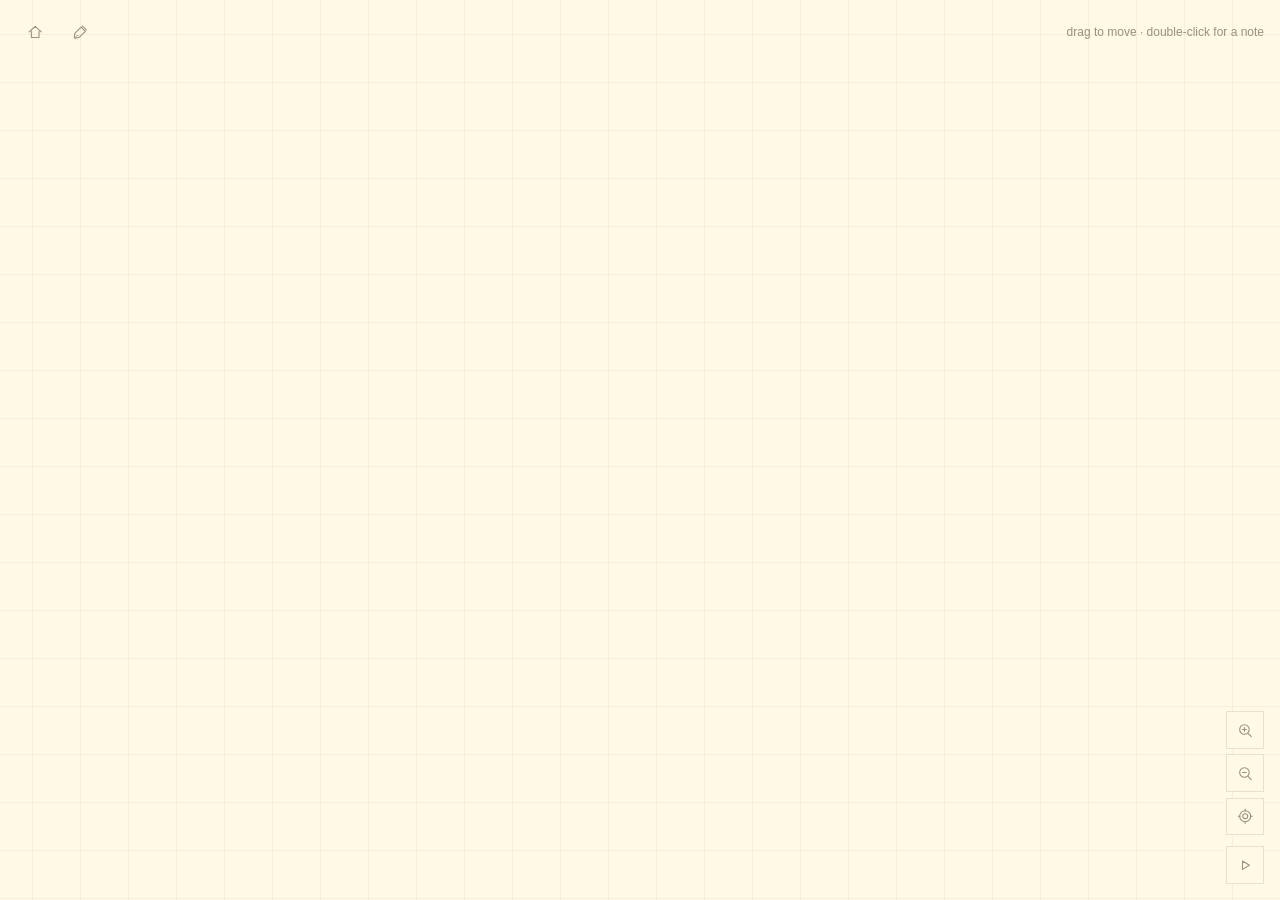
==== guestbook/index.html @ fc549f4b "Refactor guestbook interface: Update CSS for improved color scheme and layout, streamline JavaScript" ====
<!DOCTYPE html>
<html lang="en">
  <head>
    <meta charset="utf-8" />
    <title>Guestbook — Jorjis Hasan</title>
    <meta
      name="viewport"
      content="width=device-width, initial-scale=1.0, user-scalable=no"
    />
    <meta name="description" content="An open page of notes." />
    <link rel="stylesheet" href="guestbook.css" />
  </head>
  <body>
    <div class="app" id="app">
      <header class="top">
        <a class="icon-btn" href="../" title="Home" aria-label="Home">
          <svg viewBox="0 0 24 24" aria-hidden="true">
            <path
              d="M4 11.5 L12 4.5 L20 11.5"
              fill="none"
              stroke="currentColor"
              stroke-width="1.4"
              stroke-linecap="round"
              stroke-linejoin="round"
            />
            <path
              d="M7 10.5 V19 H17 V10.5"
              fill="none"
              stroke="currentColor"
              stroke-width="1.4"
              stroke-linecap="round"
              stroke-linejoin="round"
            />
          </svg>
        </a>

        <div class="top__tools">
          <button
            type="button"
            class="icon-btn"
            id="brush"
            title="Brush"
            aria-label="Brush"
            aria-pressed="false"
          >
            <svg viewBox="0 0 24 24" aria-hidden="true">
              <path
                d="M14.8 3.8 L20.2 9.2"
                fill="none"
                stroke="currentColor"
                stroke-width="1.4"
                stroke-linecap="round"
              />
              <path
                d="M13.2 5.3 L18.7 10.8 L11.4 18.1 C10.7 18.8 9.8 19.2 8.8 19.3 L5.2 19.7 C4.7 19.8 4.2 19.3 4.3 18.8 L4.7 15.2 C4.8 14.2 5.2 13.3 5.9 12.6 Z"
                fill="none"
                stroke="currentColor"
                stroke-width="1.4"
                stroke-linejoin="round"
              />
              <path
                d="M5.1 18.9 C6.4 17.2 7.8 16.4 9.2 16.1"
                fill="none"
                stroke="currentColor"
                stroke-width="1.2"
                stroke-linecap="round"
              />
            </svg>
          </button>
        </div>

        <p class="top__hint" id="hint">
          drag to move · double-click for a note
        </p>
      </header>

      <div class="stage" id="stage">
        <div class="paper" id="paper" aria-hidden="true"></div>
        <canvas id="ink" aria-hidden="true"></canvas>
        <div class="world" id="world"></div>
      </div>

      <aside class="map" aria-label="Controls">
        <button type="button" class="icon-btn" id="zoom-in" title="Zoom in" aria-label="Zoom in">
          <svg viewBox="0 0 24 24" aria-hidden="true">
            <circle cx="11" cy="11" r="6.2" fill="none" stroke="currentColor" stroke-width="1.4" />
            <path d="M16 16.5 L20 20.5" fill="none" stroke="currentColor" stroke-width="1.4" stroke-linecap="round" />
            <path d="M11 8.5 V13.5 M8.5 11 H13.5" fill="none" stroke="currentColor" stroke-width="1.4" stroke-linecap="round" />
          </svg>
        </button>
        <button type="button" class="icon-btn" id="zoom-out" title="Zoom out" aria-label="Zoom out">
          <svg viewBox="0 0 24 24" aria-hidden="true">
            <circle cx="11" cy="11" r="6.2" fill="none" stroke="currentColor" stroke-width="1.4" />
            <path d="M16 16.5 L20 20.5" fill="none" stroke="currentColor" stroke-width="1.4" stroke-linecap="round" />
            <path d="M8.5 11 H13.5" fill="none" stroke="currentColor" stroke-width="1.4" stroke-linecap="round" />
          </svg>
        </button>
        <button type="button" class="icon-btn" id="zoom-reset" title="Reset view" aria-label="Reset view">
          <svg viewBox="0 0 24 24" aria-hidden="true">
            <circle cx="12" cy="12" r="3.2" fill="none" stroke="currentColor" stroke-width="1.4" />
            <circle cx="12" cy="12" r="7.2" fill="none" stroke="currentColor" stroke-width="1.4" />
            <path d="M12 2.8 V5.2 M12 18.8 V21.2 M2.8 12 H5.2 M18.8 12 H21.2" fill="none" stroke="currentColor" stroke-width="1.4" stroke-linecap="round" />
          </svg>
        </button>
        <button type="button" class="icon-btn map__play" id="play" title="Play notes" aria-label="Play notes">
          <svg class="i-play" viewBox="0 0 24 24" aria-hidden="true">
            <path d="M8.5 6.5 L17.5 12 L8.5 17.5 Z" fill="none" stroke="currentColor" stroke-width="1.4" stroke-linejoin="round" />
          </svg>
          <svg class="i-pause" viewBox="0 0 24 24" aria-hidden="true" hidden>
            <path d="M8 6.5 V17.5 M16 6.5 V17.5" fill="none" stroke="currentColor" stroke-width="1.6" stroke-linecap="round" />
          </svg>
        </button>
      </aside>

      <div class="toast" id="toast" hidden></div>
    </div>

    <template id="icon-close">
      <svg viewBox="0 0 24 24" aria-hidden="true">
        <path d="M7 7 L17 17 M17 7 L7 17" fill="none" stroke="currentColor" stroke-width="1.4" stroke-linecap="round" />
      </svg>
    </template>
    <template id="icon-pause">
      <svg viewBox="0 0 24 24" aria-hidden="true">
        <path d="M8 6.5 V17.5 M16 6.5 V17.5" fill="none" stroke="currentColor" stroke-width="1.6" stroke-linecap="round" />
      </svg>
    </template>
    <template id="icon-play">
      <svg viewBox="0 0 24 24" aria-hidden="true">
        <path d="M8.5 6.5 L17.5 12 L8.5 17.5 Z" fill="none" stroke="currentColor" stroke-width="1.4" stroke-linejoin="round" />
      </svg>
    </template>

    <script src="guestbook.js"></script>
  </body>
</html>
---- guestbook/guestbook.css ----
:root {
  --paper: #fff9e6;
  --ink: #1f1c16;
  --fade: #9a917c;
  --line: rgba(31, 28, 22, 0.1);
  --yellow: #ffe566;
  --yellow-deep: #f5d000;
}

*,
*::before,
*::after {
  box-sizing: border-box;
  margin: 0;
  padding: 0;
}

html,
body {
  height: 100%;
  background: var(--paper);
  color: var(--ink);
  font-family: -apple-system, BlinkMacSystemFont, "Segoe UI", Helvetica, Arial,
    sans-serif;
  -webkit-font-smoothing: antialiased;
  overflow: hidden;
  touch-action: none;
}

.app {
  position: relative;
  width: 100%;
  height: 100dvh;
  overflow: hidden;
  background: var(--paper);
}

.icon-btn {
  appearance: none;
  display: inline-grid;
  place-items: center;
  width: 2.35rem;
  height: 2.35rem;
  border: 1px solid transparent;
  background: transparent;
  color: var(--fade);
  cursor: pointer;
  text-decoration: none;
  padding: 0;
  flex-shrink: 0;
}

.icon-btn svg {
  width: 1.15rem;
  height: 1.15rem;
  display: block;
}

.icon-btn:hover,
.icon-btn.is-on,
.icon-btn.is-playing {
  color: var(--ink);
}

.icon-btn.is-on {
  border-color: var(--line);
  background: rgba(255, 252, 240, 0.9);
}

.top {
  position: absolute;
  top: 0;
  left: 0;
  right: 0;
  z-index: 5;
  display: grid;
  grid-template-columns: auto auto 1fr;
  align-items: center;
  gap: 0.5rem;
  padding: 0.85rem 1rem;
  pointer-events: none;
}

.top > * {
  pointer-events: auto;
}

.top__tools {
  display: flex;
  gap: 0.2rem;
}

.top__hint {
  justify-self: end;
  color: var(--fade);
  font-size: 12px;
  pointer-events: none;
}

@media (max-width: 720px) {
  .top__hint {
    display: none;
  }
}

.stage {
  position: absolute;
  inset: 0;
  overflow: hidden;
  cursor: grab;
  touch-action: none;
}

.stage.is-panning {
  cursor: grabbing;
}

.stage.is-brush {
  cursor: crosshair;
}

.paper {
  position: absolute;
  inset: -50vmax;
  background-color: var(--paper);
  background-image:
    linear-gradient(rgba(60, 50, 20, 0.05) 1px, transparent 1px),
    linear-gradient(90deg, rgba(60, 50, 20, 0.05) 1px, transparent 1px);
  background-size: 48px 48px;
  transform-origin: 0 0;
  will-change: transform;
  pointer-events: none;
}

#ink {
  position: absolute;
  inset: 0;
  width: 100%;
  height: 100%;
  display: block;
  pointer-events: none;
}

.world {
  position: absolute;
  inset: 0;
  transform-origin: 0 0;
  will-change: transform;
  pointer-events: none;
}

.note {
  position: absolute;
  min-width: 11rem;
  max-width: 18rem;
  padding: 0.75rem 0.95rem 0.95rem;
  background: rgba(255, 252, 240, 0.96);
  border: 1.5px solid transparent;
  box-shadow: 0 10px 28px rgba(31, 28, 22, 0.06);
  pointer-events: auto;
  overflow: hidden;
  transition: border-color 0.2s ease, box-shadow 0.2s ease;
}

.note.is-active {
  border-color: var(--yellow-deep);
  box-shadow:
    0 0 0 1px var(--yellow),
    0 16px 40px rgba(31, 28, 22, 0.1);
}

.note__rail {
  position: absolute;
  top: 0;
  left: 0;
  right: 0;
  height: 3px;
  background: rgba(31, 28, 22, 0.06);
  opacity: 0;
  pointer-events: none;
}

.note.is-active .note__rail {
  opacity: 1;
}

.note__rail-bar {
  height: 100%;
  width: 100%;
  background: var(--yellow-deep);
  transform-origin: left center;
}

.note__head {
  display: flex;
  align-items: center;
  justify-content: flex-end;
  gap: 0.15rem;
  min-height: 1.4rem;
  margin-bottom: 0.15rem;
}

.note .icon-btn {
  width: 1.55rem;
  height: 1.55rem;
}

.note .icon-btn svg {
  width: 0.95rem;
  height: 0.95rem;
}

.note__pause {
  display: none;
  color: var(--ink);
}

.note.is-active .note__pause {
  display: inline-grid;
}

.note__x {
  color: var(--fade);
  opacity: 0;
}

.note:hover .note__x,
.note:focus-within .note__x,
.note.is-active .note__x {
  opacity: 1;
}

.note__body {
  width: 100%;
  border: 0;
  background: transparent;
  color: var(--ink);
  font: inherit;
  font-size: 15px;
  line-height: 1.55;
  resize: none;
  outline: none;
  min-height: 2.8rem;
}

.note__body::placeholder {
  color: var(--fade);
}

.map {
  position: absolute;
  right: 1rem;
  bottom: 1rem;
  z-index: 6;
  display: flex;
  flex-direction: column;
  gap: 0.35rem;
}

.map .icon-btn {
  border-color: var(--line);
  background: rgba(255, 249, 230, 0.94);
  backdrop-filter: blur(8px);
  -webkit-backdrop-filter: blur(8px);
}

.map .icon-btn:hover {
  background: #fff;
}

.map__play {
  margin-top: 0.35rem;
}

.map__play.is-playing {
  background: var(--ink);
  border-color: var(--ink);
  color: var(--paper);
}

.map__play .i-pause[hidden],
.map__play .i-play[hidden] {
  display: none;
}

.toast {
  position: absolute;
  left: 50%;
  bottom: 1.25rem;
  z-index: 7;
  transform: translateX(-50%);
  padding: 0.55rem 0.85rem;
  background: rgba(31, 28, 22, 0.9);
  color: var(--paper);
  font-size: 12.5px;
  pointer-events: none;
}

.toast[hidden] {
  display: none;
}

@media (hover: none) {
  .note__x {
    opacity: 0.65;
  }
}
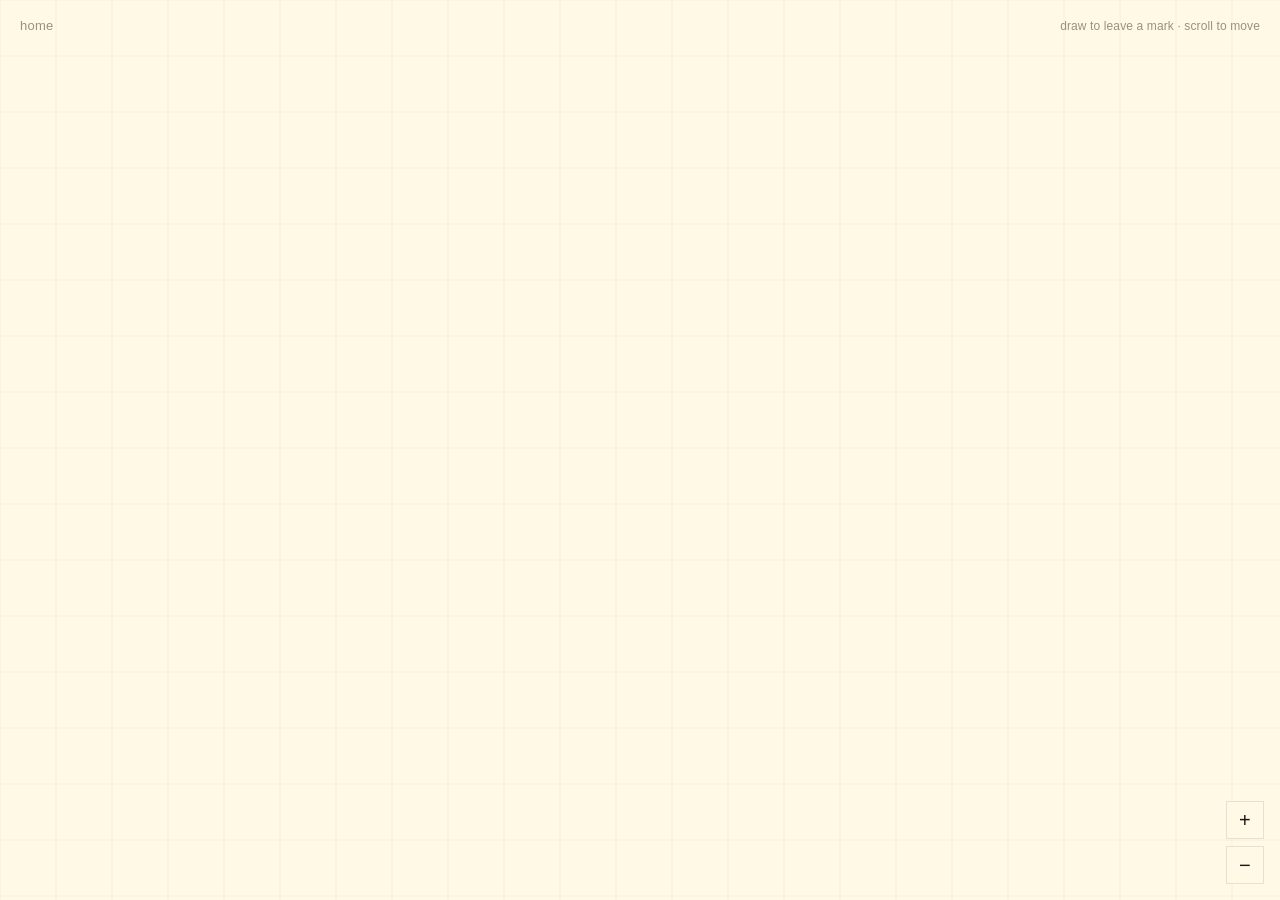
==== commit d1a97ea9: "Refactor guestbook interface: Update CSS for improved color scheme and layout, streamline JavaScript" ====
--- a/guestbook/index.html
+++ b/guestbook/index.html
@@ -7,130 +7,23 @@
       name="viewport"
       content="width=device-width, initial-scale=1.0, user-scalable=no"
     />
-    <meta name="description" content="An open page of notes." />
+    <meta name="description" content="Leave a mark in ink." />
     <link rel="stylesheet" href="guestbook.css" />
   </head>
   <body>
-    <div class="app" id="app">
-      <header class="top">
-        <a class="icon-btn" href="../" title="Home" aria-label="Home">
-          <svg viewBox="0 0 24 24" aria-hidden="true">
-            <path
-              d="M4 11.5 L12 4.5 L20 11.5"
-              fill="none"
-              stroke="currentColor"
-              stroke-width="1.4"
-              stroke-linecap="round"
-              stroke-linejoin="round"
-            />
-            <path
-              d="M7 10.5 V19 H17 V10.5"
-              fill="none"
-              stroke="currentColor"
-              stroke-width="1.4"
-              stroke-linecap="round"
-              stroke-linejoin="round"
-            />
-          </svg>
-        </a>
-
-        <div class="top__tools">
-          <button
-            type="button"
-            class="icon-btn"
-            id="brush"
-            title="Brush"
-            aria-label="Brush"
-            aria-pressed="false"
-          >
-            <svg viewBox="0 0 24 24" aria-hidden="true">
-              <path
-                d="M14.8 3.8 L20.2 9.2"
-                fill="none"
-                stroke="currentColor"
-                stroke-width="1.4"
-                stroke-linecap="round"
-              />
-              <path
-                d="M13.2 5.3 L18.7 10.8 L11.4 18.1 C10.7 18.8 9.8 19.2 8.8 19.3 L5.2 19.7 C4.7 19.8 4.2 19.3 4.3 18.8 L4.7 15.2 C4.8 14.2 5.2 13.3 5.9 12.6 Z"
-                fill="none"
-                stroke="currentColor"
-                stroke-width="1.4"
-                stroke-linejoin="round"
-              />
-              <path
-                d="M5.1 18.9 C6.4 17.2 7.8 16.4 9.2 16.1"
-                fill="none"
-                stroke="currentColor"
-                stroke-width="1.2"
-                stroke-linecap="round"
-              />
-            </svg>
-          </button>
-        </div>
-
-        <p class="top__hint" id="hint">
-          drag to move · double-click for a note
-        </p>
+    <div class="app">
+      <header class="bar">
+        <a href="../">home</a>
+        <p class="bar__hint">draw to leave a mark · scroll to move</p>
       </header>
 
-      <div class="stage" id="stage">
-        <div class="paper" id="paper" aria-hidden="true"></div>
-        <canvas id="ink" aria-hidden="true"></canvas>
-        <div class="world" id="world"></div>
-      </div>
+      <canvas id="page" aria-label="Ink guestbook"></canvas>
 
-      <aside class="map" aria-label="Controls">
-        <button type="button" class="icon-btn" id="zoom-in" title="Zoom in" aria-label="Zoom in">
-          <svg viewBox="0 0 24 24" aria-hidden="true">
-            <circle cx="11" cy="11" r="6.2" fill="none" stroke="currentColor" stroke-width="1.4" />
-            <path d="M16 16.5 L20 20.5" fill="none" stroke="currentColor" stroke-width="1.4" stroke-linecap="round" />
-            <path d="M11 8.5 V13.5 M8.5 11 H13.5" fill="none" stroke="currentColor" stroke-width="1.4" stroke-linecap="round" />
-          </svg>
-        </button>
-        <button type="button" class="icon-btn" id="zoom-out" title="Zoom out" aria-label="Zoom out">
-          <svg viewBox="0 0 24 24" aria-hidden="true">
-            <circle cx="11" cy="11" r="6.2" fill="none" stroke="currentColor" stroke-width="1.4" />
-            <path d="M16 16.5 L20 20.5" fill="none" stroke="currentColor" stroke-width="1.4" stroke-linecap="round" />
-            <path d="M8.5 11 H13.5" fill="none" stroke="currentColor" stroke-width="1.4" stroke-linecap="round" />
-          </svg>
-        </button>
-        <button type="button" class="icon-btn" id="zoom-reset" title="Reset view" aria-label="Reset view">
-          <svg viewBox="0 0 24 24" aria-hidden="true">
-            <circle cx="12" cy="12" r="3.2" fill="none" stroke="currentColor" stroke-width="1.4" />
-            <circle cx="12" cy="12" r="7.2" fill="none" stroke="currentColor" stroke-width="1.4" />
-            <path d="M12 2.8 V5.2 M12 18.8 V21.2 M2.8 12 H5.2 M18.8 12 H21.2" fill="none" stroke="currentColor" stroke-width="1.4" stroke-linecap="round" />
-          </svg>
-        </button>
-        <button type="button" class="icon-btn map__play" id="play" title="Play notes" aria-label="Play notes">
-          <svg class="i-play" viewBox="0 0 24 24" aria-hidden="true">
-            <path d="M8.5 6.5 L17.5 12 L8.5 17.5 Z" fill="none" stroke="currentColor" stroke-width="1.4" stroke-linejoin="round" />
-          </svg>
-          <svg class="i-pause" viewBox="0 0 24 24" aria-hidden="true" hidden>
-            <path d="M8 6.5 V17.5 M16 6.5 V17.5" fill="none" stroke="currentColor" stroke-width="1.6" stroke-linecap="round" />
-          </svg>
-        </button>
+      <aside class="zoom" aria-label="Zoom">
+        <button type="button" id="zoom-in">+</button>
+        <button type="button" id="zoom-out">−</button>
       </aside>
-
-      <div class="toast" id="toast" hidden></div>
     </div>
-
-    <template id="icon-close">
-      <svg viewBox="0 0 24 24" aria-hidden="true">
-        <path d="M7 7 L17 17 M17 7 L7 17" fill="none" stroke="currentColor" stroke-width="1.4" stroke-linecap="round" />
-      </svg>
-    </template>
-    <template id="icon-pause">
-      <svg viewBox="0 0 24 24" aria-hidden="true">
-        <path d="M8 6.5 V17.5 M16 6.5 V17.5" fill="none" stroke="currentColor" stroke-width="1.6" stroke-linecap="round" />
-      </svg>
-    </template>
-    <template id="icon-play">
-      <svg viewBox="0 0 24 24" aria-hidden="true">
-        <path d="M8.5 6.5 L17.5 12 L8.5 17.5 Z" fill="none" stroke="currentColor" stroke-width="1.4" stroke-linejoin="round" />
-      </svg>
-    </template>
-
     <script src="guestbook.js"></script>
   </body>
 </html>
--- a/guestbook/guestbook.css
+++ b/guestbook/guestbook.css
@@ -1,10 +1,8 @@
 :root {
   --paper: #fff9e6;
-  --ink: #1f1c16;
+  --ink: #1a1712;
   --fade: #9a917c;
-  --line: rgba(31, 28, 22, 0.1);
-  --yellow: #ffe566;
-  --yellow-deep: #f5d000;
+  --line: rgba(26, 23, 18, 0.1);
 }
 
 *,
@@ -35,273 +33,80 @@
   background: var(--paper);
 }
 
-.icon-btn {
-  appearance: none;
-  display: inline-grid;
-  place-items: center;
-  width: 2.35rem;
-  height: 2.35rem;
-  border: 1px solid transparent;
-  background: transparent;
-  color: var(--fade);
-  cursor: pointer;
-  text-decoration: none;
-  padding: 0;
-  flex-shrink: 0;
-}
-
-.icon-btn svg {
-  width: 1.15rem;
-  height: 1.15rem;
-  display: block;
-}
-
-.icon-btn:hover,
-.icon-btn.is-on,
-.icon-btn.is-playing {
-  color: var(--ink);
-}
-
-.icon-btn.is-on {
-  border-color: var(--line);
-  background: rgba(255, 252, 240, 0.9);
-}
-
-.top {
+.bar {
   position: absolute;
   top: 0;
   left: 0;
   right: 0;
-  z-index: 5;
-  display: grid;
-  grid-template-columns: auto auto 1fr;
-  align-items: center;
-  gap: 0.5rem;
-  padding: 0.85rem 1rem;
+  z-index: 3;
+  display: flex;
+  align-items: baseline;
+  justify-content: space-between;
+  gap: 1rem;
+  padding: 1.1rem 1.25rem;
   pointer-events: none;
 }
 
-.top > * {
+.bar a {
   pointer-events: auto;
+  color: var(--fade);
+  font-size: 13px;
+  letter-spacing: 0.02em;
+  text-decoration: none;
 }
 
-.top__tools {
-  display: flex;
-  gap: 0.2rem;
+.bar a:hover {
+  color: var(--ink);
 }
 
-.top__hint {
-  justify-self: end;
+.bar__hint {
   color: var(--fade);
   font-size: 12px;
-  pointer-events: none;
+  letter-spacing: 0.01em;
 }
 
-@media (max-width: 720px) {
-  .top__hint {
+@media (max-width: 640px) {
+  .bar__hint {
     display: none;
   }
 }
 
-.stage {
+#page {
   position: absolute;
   inset: 0;
-  overflow: hidden;
-  cursor: grab;
+  display: block;
+  width: 100%;
+  height: 100%;
+  cursor: crosshair;
   touch-action: none;
+  background: var(--paper);
 }
 
-.stage.is-panning {
-  cursor: grabbing;
-}
-
-.stage.is-brush {
-  cursor: crosshair;
-}
-
-.paper {
-  position: absolute;
-  inset: -50vmax;
-  background-color: var(--paper);
-  background-image:
-    linear-gradient(rgba(60, 50, 20, 0.05) 1px, transparent 1px),
-    linear-gradient(90deg, rgba(60, 50, 20, 0.05) 1px, transparent 1px);
-  background-size: 48px 48px;
-  transform-origin: 0 0;
-  will-change: transform;
-  pointer-events: none;
-}
-
-#ink {
-  position: absolute;
-  inset: 0;
-  width: 100%;
-  height: 100%;
-  display: block;
-  pointer-events: none;
-}
-
-.world {
-  position: absolute;
-  inset: 0;
-  transform-origin: 0 0;
-  will-change: transform;
-  pointer-events: none;
-}
-
-.note {
-  position: absolute;
-  min-width: 11rem;
-  max-width: 18rem;
-  padding: 0.75rem 0.95rem 0.95rem;
-  background: rgba(255, 252, 240, 0.96);
-  border: 1.5px solid transparent;
-  box-shadow: 0 10px 28px rgba(31, 28, 22, 0.06);
-  pointer-events: auto;
-  overflow: hidden;
-  transition: border-color 0.2s ease, box-shadow 0.2s ease;
-}
-
-.note.is-active {
-  border-color: var(--yellow-deep);
-  box-shadow:
-    0 0 0 1px var(--yellow),
-    0 16px 40px rgba(31, 28, 22, 0.1);
-}
-
-.note__rail {
-  position: absolute;
-  top: 0;
-  left: 0;
-  right: 0;
-  height: 3px;
-  background: rgba(31, 28, 22, 0.06);
-  opacity: 0;
-  pointer-events: none;
-}
-
-.note.is-active .note__rail {
-  opacity: 1;
-}
-
-.note__rail-bar {
-  height: 100%;
-  width: 100%;
-  background: var(--yellow-deep);
-  transform-origin: left center;
-}
-
-.note__head {
-  display: flex;
-  align-items: center;
-  justify-content: flex-end;
-  gap: 0.15rem;
-  min-height: 1.4rem;
-  margin-bottom: 0.15rem;
-}
-
-.note .icon-btn {
-  width: 1.55rem;
-  height: 1.55rem;
-}
-
-.note .icon-btn svg {
-  width: 0.95rem;
-  height: 0.95rem;
-}
-
-.note__pause {
-  display: none;
-  color: var(--ink);
-}
-
-.note.is-active .note__pause {
-  display: inline-grid;
-}
-
-.note__x {
-  color: var(--fade);
-  opacity: 0;
-}
-
-.note:hover .note__x,
-.note:focus-within .note__x,
-.note.is-active .note__x {
-  opacity: 1;
-}
-
-.note__body {
-  width: 100%;
-  border: 0;
-  background: transparent;
-  color: var(--ink);
-  font: inherit;
-  font-size: 15px;
-  line-height: 1.55;
-  resize: none;
-  outline: none;
-  min-height: 2.8rem;
-}
-
-.note__body::placeholder {
-  color: var(--fade);
-}
-
-.map {
+.zoom {
   position: absolute;
   right: 1rem;
   bottom: 1rem;
-  z-index: 6;
+  z-index: 3;
   display: flex;
   flex-direction: column;
-  gap: 0.35rem;
+  gap: 0.4rem;
 }
 
-.map .icon-btn {
-  border-color: var(--line);
-  background: rgba(255, 249, 230, 0.94);
+.zoom button {
+  appearance: none;
+  width: 2.4rem;
+  height: 2.4rem;
+  border: 1px solid var(--line);
+  background: rgba(255, 249, 230, 0.92);
+  color: var(--ink);
+  font: inherit;
+  font-size: 1.25rem;
+  line-height: 1;
+  cursor: pointer;
   backdrop-filter: blur(8px);
   -webkit-backdrop-filter: blur(8px);
 }
 
-.map .icon-btn:hover {
+.zoom button:hover {
   background: #fff;
 }
-
-.map__play {
-  margin-top: 0.35rem;
-}
-
-.map__play.is-playing {
-  background: var(--ink);
-  border-color: var(--ink);
-  color: var(--paper);
-}
-
-.map__play .i-pause[hidden],
-.map__play .i-play[hidden] {
-  display: none;
-}
-
-.toast {
-  position: absolute;
-  left: 50%;
-  bottom: 1.25rem;
-  z-index: 7;
-  transform: translateX(-50%);
-  padding: 0.55rem 0.85rem;
-  background: rgba(31, 28, 22, 0.9);
-  color: var(--paper);
-  font-size: 12.5px;
-  pointer-events: none;
-}
-
-.toast[hidden] {
-  display: none;
-}
-
-@media (hover: none) {
-  .note__x {
-    opacity: 0.65;
-  }
-}
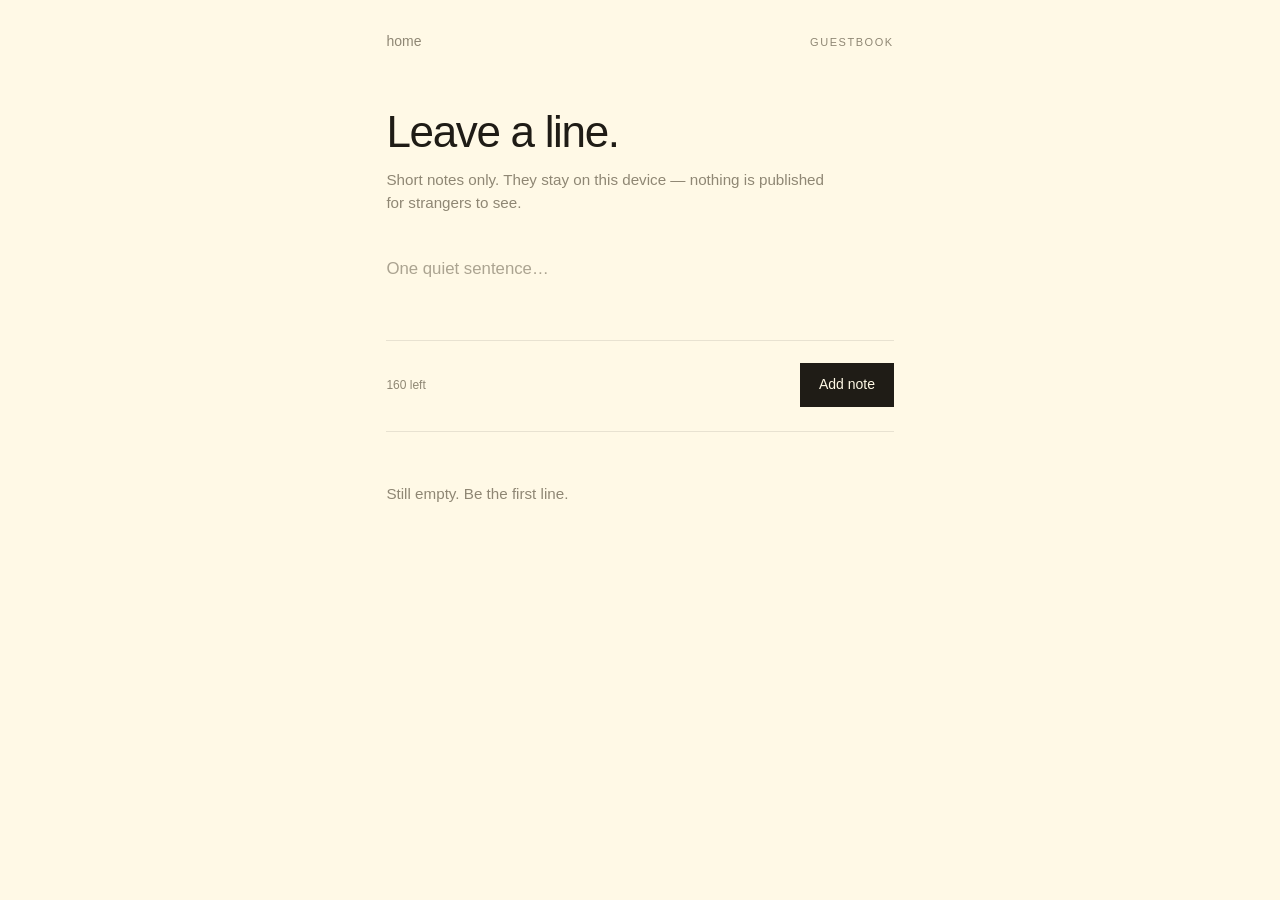
==== commit 35e0abbd: "Refactor guestbook interface: Update CSS for improved color scheme and layout, enhance JavaScript fo" ====
--- a/guestbook/index.html
+++ b/guestbook/index.html
@@ -3,27 +3,56 @@
   <head>
     <meta charset="utf-8" />
     <title>Guestbook — Jorjis Hasan</title>
+    <meta name="viewport" content="width=device-width, initial-scale=1.0" />
     <meta
-      name="viewport"
-      content="width=device-width, initial-scale=1.0, user-scalable=no"
+      name="description"
+      content="A private guestbook. Notes stay on your device."
     />
-    <meta name="description" content="Leave a mark in ink." />
     <link rel="stylesheet" href="guestbook.css" />
   </head>
   <body>
-    <div class="app">
-      <header class="bar">
+    <a class="skip" href="#compose">Skip to write a note</a>
+
+    <div class="page">
+      <header class="head">
         <a href="../">home</a>
-        <p class="bar__hint">draw to leave a mark · scroll to move</p>
+        <p class="head__mark">guestbook</p>
       </header>
 
-      <canvas id="page" aria-label="Ink guestbook"></canvas>
+      <main>
+        <section class="intro" aria-labelledby="title">
+          <h1 id="title">Leave a line.</h1>
+          <p>
+            Short notes only. They stay on this device — nothing is published
+            for strangers to see.
+          </p>
+        </section>
 
-      <aside class="zoom" aria-label="Zoom">
-        <button type="button" id="zoom-in">+</button>
-        <button type="button" id="zoom-out">−</button>
-      </aside>
+        <section class="compose" aria-label="Write a note">
+          <label class="sr-only" for="note">Your note</label>
+          <textarea
+            id="note"
+            rows="3"
+            maxlength="160"
+            placeholder="One quiet sentence…"
+          ></textarea>
+          <div class="compose__row">
+            <p class="compose__count" aria-live="polite">
+              <span id="count">160</span> left
+            </p>
+            <button type="button" id="add">Add note</button>
+          </div>
+          <p class="compose__error" id="error" hidden></p>
+        </section>
+
+        <section class="book" aria-labelledby="notes-title">
+          <h2 id="notes-title" class="sr-only">Notes on this device</h2>
+          <ol class="list" id="list"></ol>
+          <p class="empty" id="empty">Still empty. Be the first line.</p>
+        </section>
+      </main>
     </div>
+
     <script src="guestbook.js"></script>
   </body>
 </html>
--- a/guestbook/guestbook.css
+++ b/guestbook/guestbook.css
@@ -1,8 +1,8 @@
 :root {
   --paper: #fff9e6;
-  --ink: #1a1712;
-  --fade: #9a917c;
-  --line: rgba(26, 23, 18, 0.1);
+  --ink: #1f1c16;
+  --fade: #8f8774;
+  --line: rgba(31, 28, 22, 0.1);
 }
 
 *,
@@ -13,100 +13,239 @@
   padding: 0;
 }
 
-html,
+html {
+  -webkit-text-size-adjust: 100%;
+}
+
 body {
-  height: 100%;
+  min-height: 100dvh;
   background: var(--paper);
   color: var(--ink);
   font-family: -apple-system, BlinkMacSystemFont, "Segoe UI", Helvetica, Arial,
     sans-serif;
+  font-size: 16px;
+  line-height: 1.55;
   -webkit-font-smoothing: antialiased;
+}
+
+.skip {
+  position: absolute;
+  left: -999px;
+  top: 0;
+  background: var(--ink);
+  color: var(--paper);
+  padding: 0.6rem 0.9rem;
+  z-index: 20;
+}
+
+.skip:focus {
+  left: 0.75rem;
+  top: 0.75rem;
+}
+
+.sr-only {
+  position: absolute;
+  width: 1px;
+  height: 1px;
+  padding: 0;
+  margin: -1px;
   overflow: hidden;
-  touch-action: none;
-}
-
-.app {
-  position: relative;
-  width: 100%;
-  height: 100dvh;
-  overflow: hidden;
-  background: var(--paper);
-}
-
-.bar {
-  position: absolute;
-  top: 0;
-  left: 0;
-  right: 0;
-  z-index: 3;
+  clip: rect(0, 0, 0, 0);
+  white-space: nowrap;
+  border: 0;
+}
+
+.page {
+  width: min(100%, 34rem);
+  margin: 0 auto;
+  padding: 1.25rem 1.15rem 4rem;
+}
+
+.head {
   display: flex;
   align-items: baseline;
   justify-content: space-between;
+  margin-bottom: 2.75rem;
+}
+
+.head a {
+  color: var(--fade);
+  font-size: 14px;
+  text-decoration: none;
+  min-height: 44px;
+  display: inline-flex;
+  align-items: center;
+}
+
+.head a:hover,
+.head a:focus-visible {
+  color: var(--ink);
+  outline: none;
+}
+
+.head__mark {
+  color: var(--fade);
+  font-size: 11px;
+  letter-spacing: 0.14em;
+  text-transform: uppercase;
+}
+
+.intro {
+  margin-bottom: 2rem;
+}
+
+.intro h1 {
+  font-size: clamp(2rem, 8vw, 2.75rem);
+  font-weight: 500;
+  letter-spacing: -0.03em;
+  line-height: 1.1;
+  margin-bottom: 0.7rem;
+}
+
+.intro p {
+  color: var(--fade);
+  font-size: 0.95rem;
+  max-width: 28rem;
+}
+
+.compose {
+  margin-bottom: 2.75rem;
+  padding-bottom: 1.5rem;
+  border-bottom: 1px solid var(--line);
+}
+
+.compose textarea {
+  width: 100%;
+  border: 0;
+  border-bottom: 1px solid var(--line);
+  background: transparent;
+  color: var(--ink);
+  font: inherit;
+  font-size: 1.05rem;
+  line-height: 1.5;
+  padding: 0.55rem 0;
+  resize: none;
+  border-radius: 0;
+  outline: none;
+  min-height: 5rem;
+}
+
+.compose textarea::placeholder {
+  color: rgba(143, 135, 116, 0.75);
+}
+
+.compose textarea:focus {
+  border-bottom-color: rgba(31, 28, 22, 0.35);
+}
+
+.compose__row {
+  display: flex;
+  align-items: center;
+  justify-content: space-between;
   gap: 1rem;
-  padding: 1.1rem 1.25rem;
-  pointer-events: none;
-}
-
-.bar a {
-  pointer-events: auto;
-  color: var(--fade);
+  margin-top: 0.9rem;
+}
+
+.compose__count {
+  color: var(--fade);
+  font-size: 12px;
+}
+
+.compose button {
+  appearance: none;
+  border: 1px solid var(--ink);
+  background: var(--ink);
+  color: var(--paper);
+  font: inherit;
+  font-size: 14px;
+  min-height: 44px;
+  padding: 0 1.1rem;
+  cursor: pointer;
+}
+
+.compose button:hover,
+.compose button:focus-visible {
+  background: transparent;
+  color: var(--ink);
+  outline: none;
+}
+
+.compose button:disabled {
+  opacity: 0.4;
+  cursor: not-allowed;
+}
+
+.compose__error {
+  margin-top: 0.65rem;
+  color: #9a4d3d;
   font-size: 13px;
-  letter-spacing: 0.02em;
-  text-decoration: none;
-}
-
-.bar a:hover {
-  color: var(--ink);
-}
-
-.bar__hint {
+}
+
+.compose__error[hidden],
+.empty[hidden] {
+  display: none;
+}
+
+.list {
+  list-style: none;
+  display: flex;
+  flex-direction: column;
+  gap: 0;
+}
+
+.item {
+  padding: 1.15rem 0;
+  border-bottom: 1px solid var(--line);
+}
+
+.item__text {
+  font-size: 1.05rem;
+  line-height: 1.55;
+  word-break: break-word;
+  white-space: pre-wrap;
+}
+
+.item__meta {
+  display: flex;
+  align-items: center;
+  justify-content: space-between;
+  gap: 1rem;
+  margin-top: 0.55rem;
+}
+
+.item__when {
   color: var(--fade);
   font-size: 12px;
-  letter-spacing: 0.01em;
-}
-
-@media (max-width: 640px) {
-  .bar__hint {
-    display: none;
+}
+
+.item__remove {
+  appearance: none;
+  border: 0;
+  background: none;
+  color: var(--fade);
+  font: inherit;
+  font-size: 12px;
+  min-height: 44px;
+  padding: 0 0.15rem;
+  cursor: pointer;
+  text-decoration: underline;
+  text-underline-offset: 0.15em;
+}
+
+.item__remove:hover,
+.item__remove:focus-visible {
+  color: var(--ink);
+  outline: none;
+}
+
+.empty {
+  color: var(--fade);
+  font-size: 0.95rem;
+  padding-top: 0.35rem;
+}
+
+@media (prefers-reduced-motion: reduce) {
+  * {
+    transition: none !important;
   }
 }
-
-#page {
-  position: absolute;
-  inset: 0;
-  display: block;
-  width: 100%;
-  height: 100%;
-  cursor: crosshair;
-  touch-action: none;
-  background: var(--paper);
-}
-
-.zoom {
-  position: absolute;
-  right: 1rem;
-  bottom: 1rem;
-  z-index: 3;
-  display: flex;
-  flex-direction: column;
-  gap: 0.4rem;
-}
-
-.zoom button {
-  appearance: none;
-  width: 2.4rem;
-  height: 2.4rem;
-  border: 1px solid var(--line);
-  background: rgba(255, 249, 230, 0.92);
-  color: var(--ink);
-  font: inherit;
-  font-size: 1.25rem;
-  line-height: 1;
-  cursor: pointer;
-  backdrop-filter: blur(8px);
-  -webkit-backdrop-filter: blur(8px);
-}
-
-.zoom button:hover {
-  background: #fff;
-}
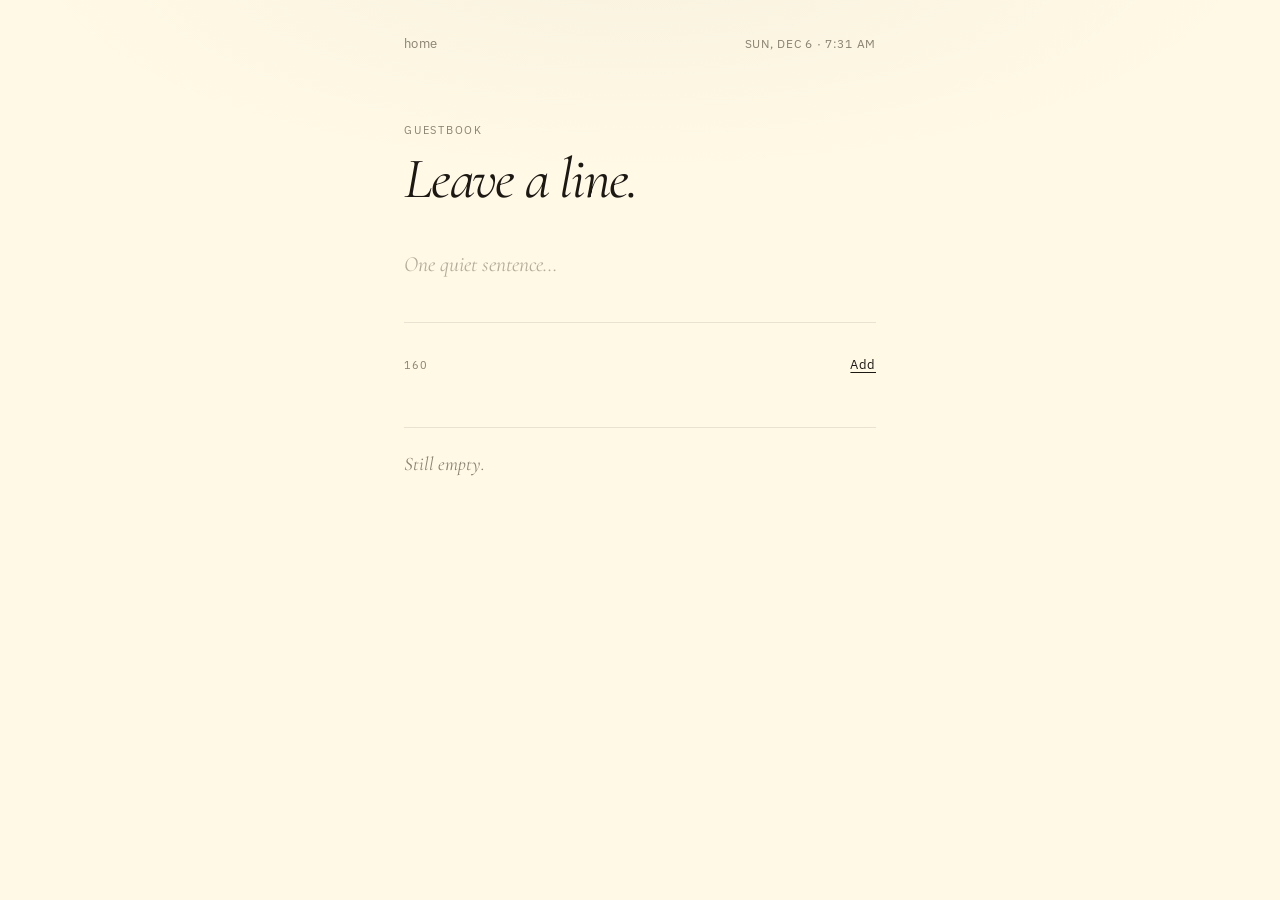
==== commit 9395f971: "Enhance guestbook interface: Update CSS for improved typography and layout, refine JavaScript for re" ====
--- a/guestbook/index.html
+++ b/guestbook/index.html
@@ -8,47 +8,47 @@
       name="description"
       content="A private guestbook. Notes stay on your device."
     />
+    <link rel="preconnect" href="https://fonts.googleapis.com" />
+    <link rel="preconnect" href="https://fonts.gstatic.com" crossorigin />
+    <link
+      href="https://fonts.googleapis.com/css2?family=Cormorant+Garamond:ital,wght@0,400;0,500;1,400&family=IBM+Plex+Sans:wght@400;500&display=swap"
+      rel="stylesheet"
+    />
     <link rel="stylesheet" href="guestbook.css" />
   </head>
   <body>
-    <a class="skip" href="#compose">Skip to write a note</a>
+    <a class="skip" href="#note">Skip to write a note</a>
 
     <div class="page">
       <header class="head">
         <a href="../">home</a>
-        <p class="head__mark">guestbook</p>
+        <time class="now" id="now" datetime=""></time>
       </header>
 
       <main>
-        <section class="intro" aria-labelledby="title">
-          <h1 id="title">Leave a line.</h1>
-          <p>
-            Short notes only. They stay on this device — nothing is published
-            for strangers to see.
-          </p>
+        <section class="intro">
+          <p class="intro__kicker">guestbook</p>
+          <h1>Leave a line.</h1>
         </section>
 
         <section class="compose" aria-label="Write a note">
           <label class="sr-only" for="note">Your note</label>
           <textarea
             id="note"
-            rows="3"
+            rows="2"
             maxlength="160"
             placeholder="One quiet sentence…"
           ></textarea>
           <div class="compose__row">
-            <p class="compose__count" aria-live="polite">
-              <span id="count">160</span> left
-            </p>
-            <button type="button" id="add">Add note</button>
+            <span class="compose__count" id="count" aria-live="polite">160</span>
+            <button type="button" id="add">Add</button>
           </div>
           <p class="compose__error" id="error" hidden></p>
         </section>
 
-        <section class="book" aria-labelledby="notes-title">
-          <h2 id="notes-title" class="sr-only">Notes on this device</h2>
+        <section class="book" aria-label="Notes">
           <ol class="list" id="list"></ol>
-          <p class="empty" id="empty">Still empty. Be the first line.</p>
+          <p class="empty" id="empty">Still empty.</p>
         </section>
       </main>
     </div>
--- a/guestbook/guestbook.css
+++ b/guestbook/guestbook.css
@@ -1,8 +1,10 @@
 :root {
   --paper: #fff9e6;
-  --ink: #1f1c16;
-  --fade: #8f8774;
-  --line: rgba(31, 28, 22, 0.1);
+  --ink: #1c1914;
+  --fade: #8a8272;
+  --line: rgba(28, 25, 20, 0.1);
+  --serif: "Cormorant Garamond", "Palatino Linotype", Palatino, serif;
+  --sans: "IBM Plex Sans", Helvetica Neue, Arial, sans-serif;
 }
 
 *,
@@ -19,11 +21,12 @@
 
 body {
   min-height: 100dvh;
-  background: var(--paper);
-  color: var(--ink);
-  font-family: -apple-system, BlinkMacSystemFont, "Segoe UI", Helvetica, Arial,
-    sans-serif;
-  font-size: 16px;
+  background:
+    radial-gradient(ellipse 90% 45% at 50% -5%, rgba(28, 25, 20, 0.03), transparent 55%),
+    var(--paper);
+  color: var(--ink);
+  font-family: var(--sans);
+  font-size: 15px;
   line-height: 1.55;
   -webkit-font-smoothing: antialiased;
 }
@@ -32,10 +35,10 @@
   position: absolute;
   left: -999px;
   top: 0;
+  z-index: 20;
   background: var(--ink);
   color: var(--paper);
-  padding: 0.6rem 0.9rem;
-  z-index: 20;
+  padding: 0.55rem 0.85rem;
 }
 
 .skip:focus {
@@ -56,21 +59,23 @@
 }
 
 .page {
-  width: min(100%, 34rem);
+  width: min(100%, 32rem);
   margin: 0 auto;
-  padding: 1.25rem 1.15rem 4rem;
+  padding: 1.35rem 1.25rem 5rem;
 }
 
 .head {
   display: flex;
   align-items: baseline;
   justify-content: space-between;
-  margin-bottom: 2.75rem;
+  gap: 1rem;
+  margin-bottom: 3.5rem;
 }
 
 .head a {
   color: var(--fade);
-  font-size: 14px;
+  font-size: 13px;
+  letter-spacing: 0.02em;
   text-decoration: none;
   min-height: 44px;
   display: inline-flex;
@@ -83,35 +88,38 @@
   outline: none;
 }
 
-.head__mark {
-  color: var(--fade);
-  font-size: 11px;
-  letter-spacing: 0.14em;
-  text-transform: uppercase;
+.now {
+  color: var(--fade);
+  font-size: 12px;
+  letter-spacing: 0.06em;
+  text-transform: uppercase;
+  font-variant-numeric: tabular-nums;
+  white-space: nowrap;
 }
 
 .intro {
-  margin-bottom: 2rem;
+  margin-bottom: 2.25rem;
+}
+
+.intro__kicker {
+  color: var(--fade);
+  font-size: 11px;
+  letter-spacing: 0.16em;
+  text-transform: uppercase;
+  margin-bottom: 0.85rem;
 }
 
 .intro h1 {
-  font-size: clamp(2rem, 8vw, 2.75rem);
-  font-weight: 500;
+  font-family: var(--serif);
+  font-weight: 400;
+  font-size: clamp(2.6rem, 10vw, 3.6rem);
   letter-spacing: -0.03em;
-  line-height: 1.1;
-  margin-bottom: 0.7rem;
-}
-
-.intro p {
-  color: var(--fade);
-  font-size: 0.95rem;
-  max-width: 28rem;
+  line-height: 0.95;
+  font-style: italic;
 }
 
 .compose {
-  margin-bottom: 2.75rem;
-  padding-bottom: 1.5rem;
-  border-bottom: 1px solid var(--line);
+  margin-bottom: 2.5rem;
 }
 
 .compose textarea {
@@ -120,22 +128,24 @@
   border-bottom: 1px solid var(--line);
   background: transparent;
   color: var(--ink);
-  font: inherit;
-  font-size: 1.05rem;
-  line-height: 1.5;
-  padding: 0.55rem 0;
+  font-family: var(--serif);
+  font-size: 1.35rem;
+  font-style: italic;
+  line-height: 1.45;
+  padding: 0.35rem 0 0.7rem;
   resize: none;
   border-radius: 0;
   outline: none;
-  min-height: 5rem;
+  min-height: 4.25rem;
 }
 
 .compose textarea::placeholder {
-  color: rgba(143, 135, 116, 0.75);
+  color: rgba(138, 130, 114, 0.65);
+  font-style: italic;
 }
 
 .compose textarea:focus {
-  border-bottom-color: rgba(31, 28, 22, 0.35);
+  border-bottom-color: rgba(28, 25, 20, 0.28);
 }
 
 .compose__row {
@@ -143,42 +153,41 @@
   align-items: center;
   justify-content: space-between;
   gap: 1rem;
-  margin-top: 0.9rem;
+  margin-top: 0.85rem;
 }
 
 .compose__count {
   color: var(--fade);
-  font-size: 12px;
+  font-size: 11px;
+  letter-spacing: 0.08em;
+  font-variant-numeric: tabular-nums;
 }
 
 .compose button {
   appearance: none;
-  border: 1px solid var(--ink);
-  background: var(--ink);
-  color: var(--paper);
+  border: 0;
+  background: none;
+  color: var(--ink);
   font: inherit;
-  font-size: 14px;
+  font-size: 13px;
+  letter-spacing: 0.04em;
   min-height: 44px;
-  padding: 0 1.1rem;
+  padding: 0;
   cursor: pointer;
+  text-decoration: underline;
+  text-underline-offset: 0.2em;
 }
 
 .compose button:hover,
 .compose button:focus-visible {
-  background: transparent;
-  color: var(--ink);
-  outline: none;
-}
-
-.compose button:disabled {
-  opacity: 0.4;
-  cursor: not-allowed;
+  opacity: 0.55;
+  outline: none;
 }
 
 .compose__error {
-  margin-top: 0.65rem;
+  margin-top: 0.6rem;
   color: #9a4d3d;
-  font-size: 13px;
+  font-size: 12.5px;
 }
 
 .compose__error[hidden],
@@ -188,48 +197,45 @@
 
 .list {
   list-style: none;
-  display: flex;
-  flex-direction: column;
-  gap: 0;
 }
 
 .item {
-  padding: 1.15rem 0;
-  border-bottom: 1px solid var(--line);
+  padding: 1.35rem 0;
+  border-top: 1px solid var(--line);
+}
+
+.item__when {
+  display: block;
+  color: var(--fade);
+  font-size: 11px;
+  letter-spacing: 0.08em;
+  text-transform: uppercase;
+  margin-bottom: 0.55rem;
+  font-variant-numeric: tabular-nums;
 }
 
 .item__text {
-  font-size: 1.05rem;
-  line-height: 1.55;
+  font-family: var(--serif);
+  font-size: 1.35rem;
+  font-style: italic;
+  line-height: 1.4;
   word-break: break-word;
   white-space: pre-wrap;
 }
 
-.item__meta {
-  display: flex;
-  align-items: center;
-  justify-content: space-between;
-  gap: 1rem;
-  margin-top: 0.55rem;
-}
-
-.item__when {
-  color: var(--fade);
-  font-size: 12px;
-}
-
 .item__remove {
   appearance: none;
   border: 0;
   background: none;
   color: var(--fade);
   font: inherit;
-  font-size: 12px;
+  font-size: 11px;
+  letter-spacing: 0.06em;
+  text-transform: uppercase;
+  margin-top: 0.75rem;
   min-height: 44px;
-  padding: 0 0.15rem;
+  padding: 0;
   cursor: pointer;
-  text-decoration: underline;
-  text-underline-offset: 0.15em;
 }
 
 .item__remove:hover,
@@ -240,8 +246,12 @@
 
 .empty {
   color: var(--fade);
-  font-size: 0.95rem;
-  padding-top: 0.35rem;
+  font-family: var(--serif);
+  font-style: italic;
+  font-size: 1.2rem;
+  padding-top: 0.25rem;
+  border-top: 1px solid var(--line);
+  padding-top: 1.35rem;
 }
 
 @media (prefers-reduced-motion: reduce) {
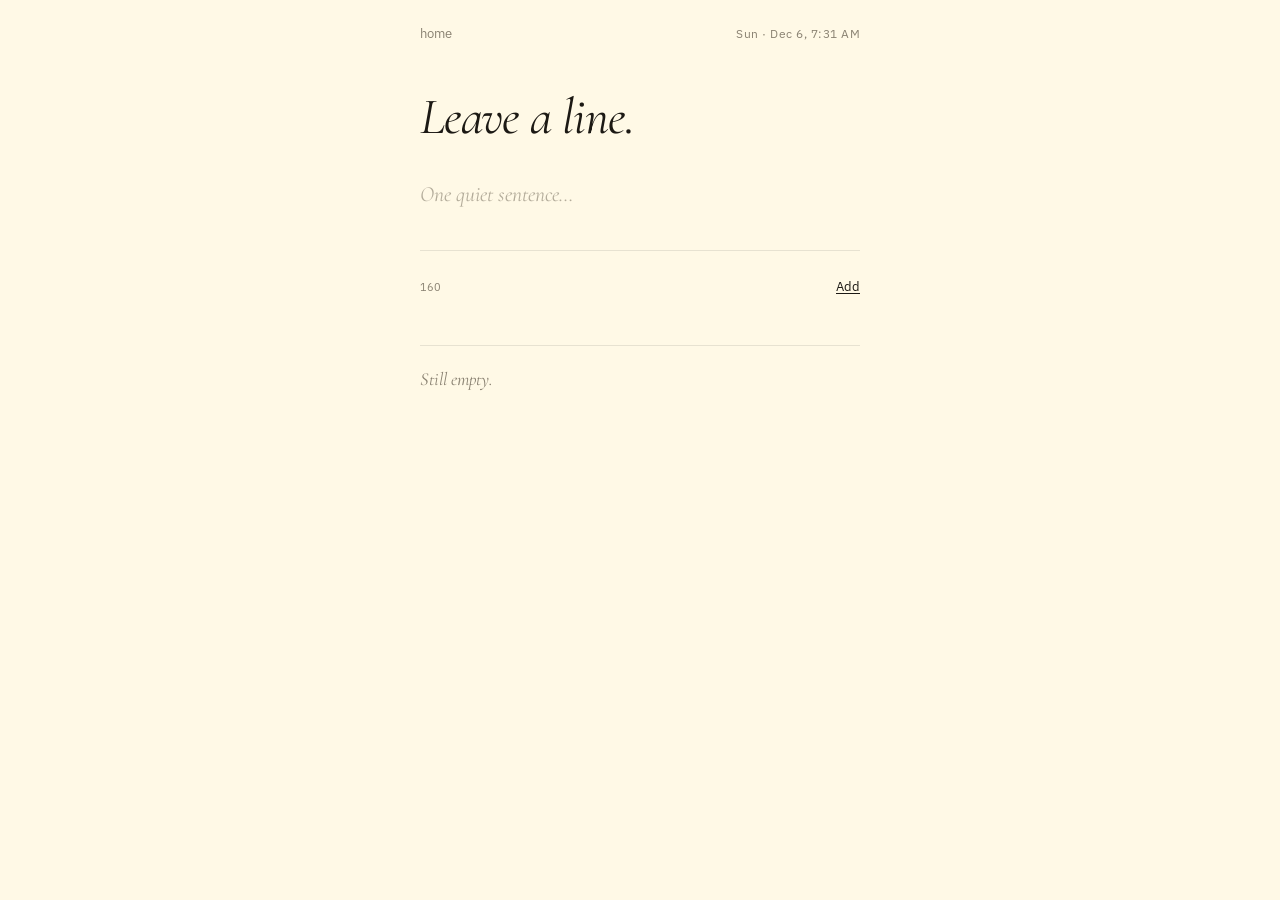
==== commit da453793: "Refine guestbook interface: Update CSS for improved typography and layout, streamline JavaScript for" ====
--- a/guestbook/index.html
+++ b/guestbook/index.html
@@ -11,7 +11,7 @@
     <link rel="preconnect" href="https://fonts.googleapis.com" />
     <link rel="preconnect" href="https://fonts.gstatic.com" crossorigin />
     <link
-      href="https://fonts.googleapis.com/css2?family=Cormorant+Garamond:ital,wght@0,400;0,500;1,400&family=IBM+Plex+Sans:wght@400;500&display=swap"
+      href="https://fonts.googleapis.com/css2?family=Cormorant+Garamond:ital,wght@0,400;1,400&family=IBM+Plex+Sans:wght@400&display=swap"
       rel="stylesheet"
     />
     <link rel="stylesheet" href="guestbook.css" />
@@ -26,10 +26,7 @@
       </header>
 
       <main>
-        <section class="intro">
-          <p class="intro__kicker">guestbook</p>
-          <h1>Leave a line.</h1>
-        </section>
+        <h1>Leave a line.</h1>
 
         <section class="compose" aria-label="Write a note">
           <label class="sr-only" for="note">Your note</label>
@@ -40,13 +37,13 @@
             placeholder="One quiet sentence…"
           ></textarea>
           <div class="compose__row">
-            <span class="compose__count" id="count" aria-live="polite">160</span>
+            <span id="count">160</span>
             <button type="button" id="add">Add</button>
           </div>
-          <p class="compose__error" id="error" hidden></p>
+          <p class="error" id="error" hidden></p>
         </section>
 
-        <section class="book" aria-label="Notes">
+        <section aria-label="Notes">
           <ol class="list" id="list"></ol>
           <p class="empty" id="empty">Still empty.</p>
         </section>
--- a/guestbook/guestbook.css
+++ b/guestbook/guestbook.css
@@ -3,8 +3,8 @@
   --ink: #1c1914;
   --fade: #8a8272;
   --line: rgba(28, 25, 20, 0.1);
-  --serif: "Cormorant Garamond", "Palatino Linotype", Palatino, serif;
-  --sans: "IBM Plex Sans", Helvetica Neue, Arial, sans-serif;
+  --serif: "Cormorant Garamond", Georgia, serif;
+  --sans: "IBM Plex Sans", Helvetica, Arial, sans-serif;
 }
 
 *,
@@ -15,19 +15,13 @@
   padding: 0;
 }
 
-html {
-  -webkit-text-size-adjust: 100%;
-}
-
 body {
   min-height: 100dvh;
-  background:
-    radial-gradient(ellipse 90% 45% at 50% -5%, rgba(28, 25, 20, 0.03), transparent 55%),
-    var(--paper);
+  background: var(--paper);
   color: var(--ink);
   font-family: var(--sans);
   font-size: 15px;
-  line-height: 1.55;
+  line-height: 1.5;
   -webkit-font-smoothing: antialiased;
 }
 
@@ -35,10 +29,10 @@
   position: absolute;
   left: -999px;
   top: 0;
-  z-index: 20;
+  z-index: 10;
   background: var(--ink);
   color: var(--paper);
-  padding: 0.55rem 0.85rem;
+  padding: 0.5rem 0.75rem;
 }
 
 .skip:focus {
@@ -50,72 +44,47 @@
   position: absolute;
   width: 1px;
   height: 1px;
-  padding: 0;
-  margin: -1px;
   overflow: hidden;
   clip: rect(0, 0, 0, 0);
-  white-space: nowrap;
-  border: 0;
 }
 
 .page {
-  width: min(100%, 32rem);
+  width: min(100%, 30rem);
   margin: 0 auto;
-  padding: 1.35rem 1.25rem 5rem;
+  padding: 1.5rem 1.25rem 4rem;
 }
 
 .head {
   display: flex;
+  justify-content: space-between;
   align-items: baseline;
-  justify-content: space-between;
-  gap: 1rem;
-  margin-bottom: 3.5rem;
+  margin-bottom: 3rem;
 }
 
 .head a {
   color: var(--fade);
   font-size: 13px;
-  letter-spacing: 0.02em;
   text-decoration: none;
-  min-height: 44px;
-  display: inline-flex;
-  align-items: center;
-}
-
-.head a:hover,
-.head a:focus-visible {
-  color: var(--ink);
-  outline: none;
+}
+
+.head a:hover {
+  color: var(--ink);
 }
 
 .now {
   color: var(--fade);
   font-size: 12px;
-  letter-spacing: 0.06em;
-  text-transform: uppercase;
-  font-variant-numeric: tabular-nums;
-  white-space: nowrap;
-}
-
-.intro {
-  margin-bottom: 2.25rem;
-}
-
-.intro__kicker {
-  color: var(--fade);
-  font-size: 11px;
-  letter-spacing: 0.16em;
-  text-transform: uppercase;
-  margin-bottom: 0.85rem;
-}
-
-.intro h1 {
+  letter-spacing: 0.04em;
+}
+
+h1 {
   font-family: var(--serif);
   font-weight: 400;
-  font-size: clamp(2.6rem, 10vw, 3.6rem);
-  letter-spacing: -0.03em;
-  line-height: 0.95;
-  font-style: italic;
+  font-style: italic;
+  font-size: clamp(2.4rem, 9vw, 3.2rem);
+  line-height: 1;
+  letter-spacing: -0.02em;
+  margin-bottom: 2rem;
 }
 
 .compose {
@@ -131,66 +100,53 @@
   font-family: var(--serif);
   font-size: 1.35rem;
   font-style: italic;
-  line-height: 1.45;
-  padding: 0.35rem 0 0.7rem;
+  line-height: 1.4;
+  padding: 0.25rem 0 0.65rem;
   resize: none;
+  outline: none;
   border-radius: 0;
-  outline: none;
-  min-height: 4.25rem;
 }
 
 .compose textarea::placeholder {
   color: rgba(138, 130, 114, 0.65);
-  font-style: italic;
-}
-
-.compose textarea:focus {
-  border-bottom-color: rgba(28, 25, 20, 0.28);
 }
 
 .compose__row {
   display: flex;
+  justify-content: space-between;
   align-items: center;
-  justify-content: space-between;
-  gap: 1rem;
-  margin-top: 0.85rem;
-}
-
-.compose__count {
+  margin-top: 0.75rem;
+}
+
+#count {
   color: var(--fade);
   font-size: 11px;
-  letter-spacing: 0.08em;
-  font-variant-numeric: tabular-nums;
-}
-
-.compose button {
+}
+
+#add {
   appearance: none;
   border: 0;
   background: none;
   color: var(--ink);
   font: inherit;
   font-size: 13px;
-  letter-spacing: 0.04em;
-  min-height: 44px;
-  padding: 0;
   cursor: pointer;
   text-decoration: underline;
-  text-underline-offset: 0.2em;
-}
-
-.compose button:hover,
-.compose button:focus-visible {
+  text-underline-offset: 0.18em;
+  padding: 0.5rem 0;
+}
+
+#add:hover {
   opacity: 0.55;
-  outline: none;
-}
-
-.compose__error {
-  margin-top: 0.6rem;
+}
+
+.error {
+  margin-top: 0.5rem;
   color: #9a4d3d;
   font-size: 12.5px;
 }
 
-.compose__error[hidden],
+.error[hidden],
 .empty[hidden] {
   display: none;
 }
@@ -200,7 +156,7 @@
 }
 
 .item {
-  padding: 1.35rem 0;
+  padding: 1.25rem 0;
   border-top: 1px solid var(--line);
 }
 
@@ -208,17 +164,14 @@
   display: block;
   color: var(--fade);
   font-size: 11px;
-  letter-spacing: 0.08em;
-  text-transform: uppercase;
-  margin-bottom: 0.55rem;
-  font-variant-numeric: tabular-nums;
+  margin-bottom: 0.45rem;
 }
 
 .item__text {
   font-family: var(--serif);
-  font-size: 1.35rem;
-  font-style: italic;
-  line-height: 1.4;
+  font-size: 1.3rem;
+  font-style: italic;
+  line-height: 1.35;
   word-break: break-word;
   white-space: pre-wrap;
 }
@@ -230,32 +183,20 @@
   color: var(--fade);
   font: inherit;
   font-size: 11px;
-  letter-spacing: 0.06em;
-  text-transform: uppercase;
-  margin-top: 0.75rem;
-  min-height: 44px;
-  padding: 0;
+  margin-top: 0.6rem;
   cursor: pointer;
-}
-
-.item__remove:hover,
-.item__remove:focus-visible {
-  color: var(--ink);
-  outline: none;
+  padding: 0.4rem 0;
+}
+
+.item__remove:hover {
+  color: var(--ink);
 }
 
 .empty {
-  color: var(--fade);
-  font-family: var(--serif);
-  font-style: italic;
-  font-size: 1.2rem;
-  padding-top: 0.25rem;
   border-top: 1px solid var(--line);
-  padding-top: 1.35rem;
-}
-
-@media (prefers-reduced-motion: reduce) {
-  * {
-    transition: none !important;
-  }
-}
+  padding-top: 1.25rem;
+  color: var(--fade);
+  font-family: var(--serif);
+  font-style: italic;
+  font-size: 1.15rem;
+}
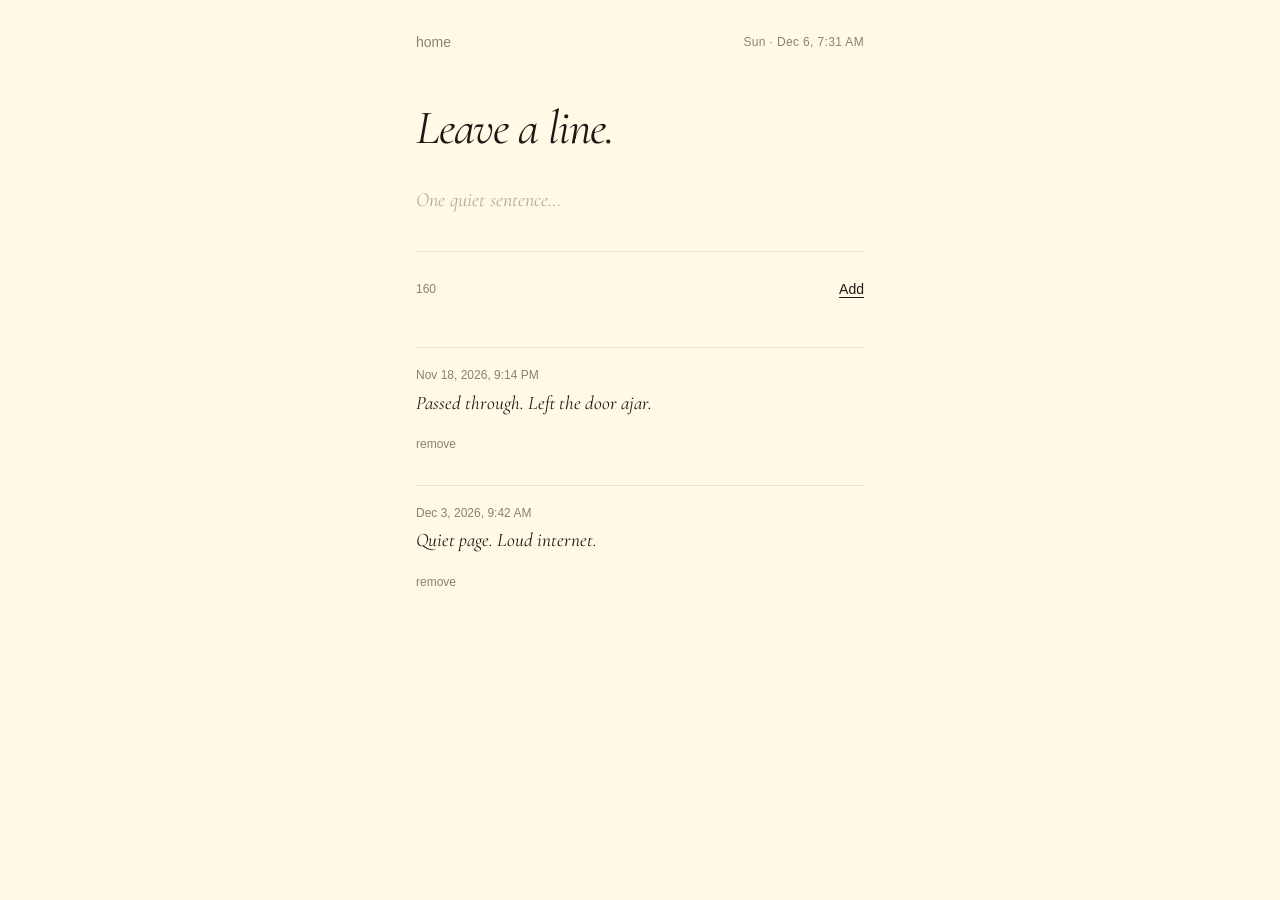
==== commit 9d6a7912: "Refine guestbook interface: Update CSS for improved typography, spacing, and layout consistency. Enh" ====
--- a/guestbook/index.html
+++ b/guestbook/index.html
@@ -3,7 +3,10 @@
   <head>
     <meta charset="utf-8" />
     <title>Guestbook — Jorjis Hasan</title>
-    <meta name="viewport" content="width=device-width, initial-scale=1.0" />
+    <meta
+      name="viewport"
+      content="width=device-width, initial-scale=1, viewport-fit=cover"
+    />
     <meta
       name="description"
       content="A private guestbook. Notes stay on your device."
@@ -11,7 +14,7 @@
     <link rel="preconnect" href="https://fonts.googleapis.com" />
     <link rel="preconnect" href="https://fonts.gstatic.com" crossorigin />
     <link
-      href="https://fonts.googleapis.com/css2?family=Cormorant+Garamond:ital,wght@0,400;1,400&family=IBM+Plex+Sans:wght@400&display=swap"
+      href="https://fonts.googleapis.com/css2?family=Cormorant+Garamond:ital@400&display=swap"
       rel="stylesheet"
     />
     <link rel="stylesheet" href="guestbook.css" />
@@ -22,7 +25,7 @@
     <div class="page">
       <header class="head">
         <a href="../">home</a>
-        <time class="now" id="now" datetime=""></time>
+        <time class="now" id="now"></time>
       </header>
 
       <main>
@@ -34,9 +37,10 @@
             id="note"
             rows="2"
             maxlength="160"
+            enterkeyhint="done"
             placeholder="One quiet sentence…"
           ></textarea>
-          <div class="compose__row">
+          <div class="row">
             <span id="count">160</span>
             <button type="button" id="add">Add</button>
           </div>
@@ -50,6 +54,6 @@
       </main>
     </div>
 
-    <script src="guestbook.js"></script>
+    <script src="guestbook.js" defer></script>
   </body>
 </html>
--- a/guestbook/guestbook.css
+++ b/guestbook/guestbook.css
@@ -4,24 +4,24 @@
   --fade: #8a8272;
   --line: rgba(28, 25, 20, 0.1);
   --serif: "Cormorant Garamond", Georgia, serif;
-  --sans: "IBM Plex Sans", Helvetica, Arial, sans-serif;
 }
 
-*,
-*::before,
-*::after {
+* {
   box-sizing: border-box;
   margin: 0;
   padding: 0;
+}
+
+html {
+  -webkit-text-size-adjust: 100%;
 }
 
 body {
   min-height: 100dvh;
   background: var(--paper);
   color: var(--ink);
-  font-family: var(--sans);
-  font-size: 15px;
-  line-height: 1.5;
+  font: 16px/1.5 -apple-system, BlinkMacSystemFont, "Segoe UI", Helvetica, Arial,
+    sans-serif;
   -webkit-font-smoothing: antialiased;
 }
 
@@ -51,44 +51,58 @@
 .page {
   width: min(100%, 30rem);
   margin: 0 auto;
-  padding: 1.5rem 1.25rem 4rem;
+  padding: 1.25rem max(1rem, env(safe-area-inset-right))
+    max(3.5rem, env(safe-area-inset-bottom)) max(1rem, env(safe-area-inset-left));
 }
 
 .head {
   display: flex;
   justify-content: space-between;
-  align-items: baseline;
-  margin-bottom: 3rem;
+  align-items: center;
+  gap: 1rem;
+  margin-bottom: 2.5rem;
 }
 
-.head a {
+.head a,
+#add,
+.item__remove {
   color: var(--fade);
-  font-size: 13px;
+  font: inherit;
+  font-size: 0.875rem;
+  background: none;
+  border: 0;
+  cursor: pointer;
   text-decoration: none;
+  min-height: 2.75rem;
+  display: inline-flex;
+  align-items: center;
 }
 
-.head a:hover {
+.head a:hover,
+#add:hover,
+.item__remove:hover {
   color: var(--ink);
 }
 
 .now {
   color: var(--fade);
-  font-size: 12px;
-  letter-spacing: 0.04em;
+  font-size: 0.75rem;
+  letter-spacing: 0.03em;
+  white-space: nowrap;
 }
 
 h1 {
   font-family: var(--serif);
   font-weight: 400;
   font-style: italic;
-  font-size: clamp(2.4rem, 9vw, 3.2rem);
+  font-size: clamp(2.25rem, 9vw, 3rem);
   line-height: 1;
   letter-spacing: -0.02em;
-  margin-bottom: 2rem;
+  margin-bottom: 1.75rem;
 }
 
 .compose {
-  margin-bottom: 2.5rem;
+  margin-bottom: 2.25rem;
 }
 
 .compose textarea {
@@ -98,10 +112,10 @@
   background: transparent;
   color: var(--ink);
   font-family: var(--serif);
-  font-size: 1.35rem;
+  font-size: 1.25rem;
   font-style: italic;
   line-height: 1.4;
-  padding: 0.25rem 0 0.65rem;
+  padding: 0.35rem 0 0.65rem;
   resize: none;
   outline: none;
   border-radius: 0;
@@ -111,39 +125,28 @@
   color: rgba(138, 130, 114, 0.65);
 }
 
-.compose__row {
+.row {
   display: flex;
   justify-content: space-between;
   align-items: center;
-  margin-top: 0.75rem;
+  margin-top: 0.5rem;
 }
 
 #count {
   color: var(--fade);
-  font-size: 11px;
+  font-size: 0.75rem;
 }
 
 #add {
-  appearance: none;
-  border: 0;
-  background: none;
   color: var(--ink);
-  font: inherit;
-  font-size: 13px;
-  cursor: pointer;
   text-decoration: underline;
   text-underline-offset: 0.18em;
-  padding: 0.5rem 0;
-}
-
-#add:hover {
-  opacity: 0.55;
 }
 
 .error {
   margin-top: 0.5rem;
   color: #9a4d3d;
-  font-size: 12.5px;
+  font-size: 0.8125rem;
 }
 
 .error[hidden],
@@ -156,47 +159,36 @@
 }
 
 .item {
-  padding: 1.25rem 0;
+  padding: 1.15rem 0;
   border-top: 1px solid var(--line);
 }
 
 .item__when {
   display: block;
   color: var(--fade);
-  font-size: 11px;
-  margin-bottom: 0.45rem;
+  font-size: 0.75rem;
+  margin-bottom: 0.4rem;
 }
 
 .item__text {
   font-family: var(--serif);
-  font-size: 1.3rem;
+  font-size: 1.2rem;
   font-style: italic;
   line-height: 1.35;
-  word-break: break-word;
+  overflow-wrap: anywhere;
   white-space: pre-wrap;
 }
 
 .item__remove {
-  appearance: none;
-  border: 0;
-  background: none;
-  color: var(--fade);
-  font: inherit;
-  font-size: 11px;
-  margin-top: 0.6rem;
-  cursor: pointer;
-  padding: 0.4rem 0;
-}
-
-.item__remove:hover {
-  color: var(--ink);
+  margin-top: 0.35rem;
+  font-size: 0.75rem;
 }
 
 .empty {
   border-top: 1px solid var(--line);
-  padding-top: 1.25rem;
+  padding-top: 1.15rem;
   color: var(--fade);
   font-family: var(--serif);
   font-style: italic;
-  font-size: 1.15rem;
+  font-size: 1.1rem;
 }
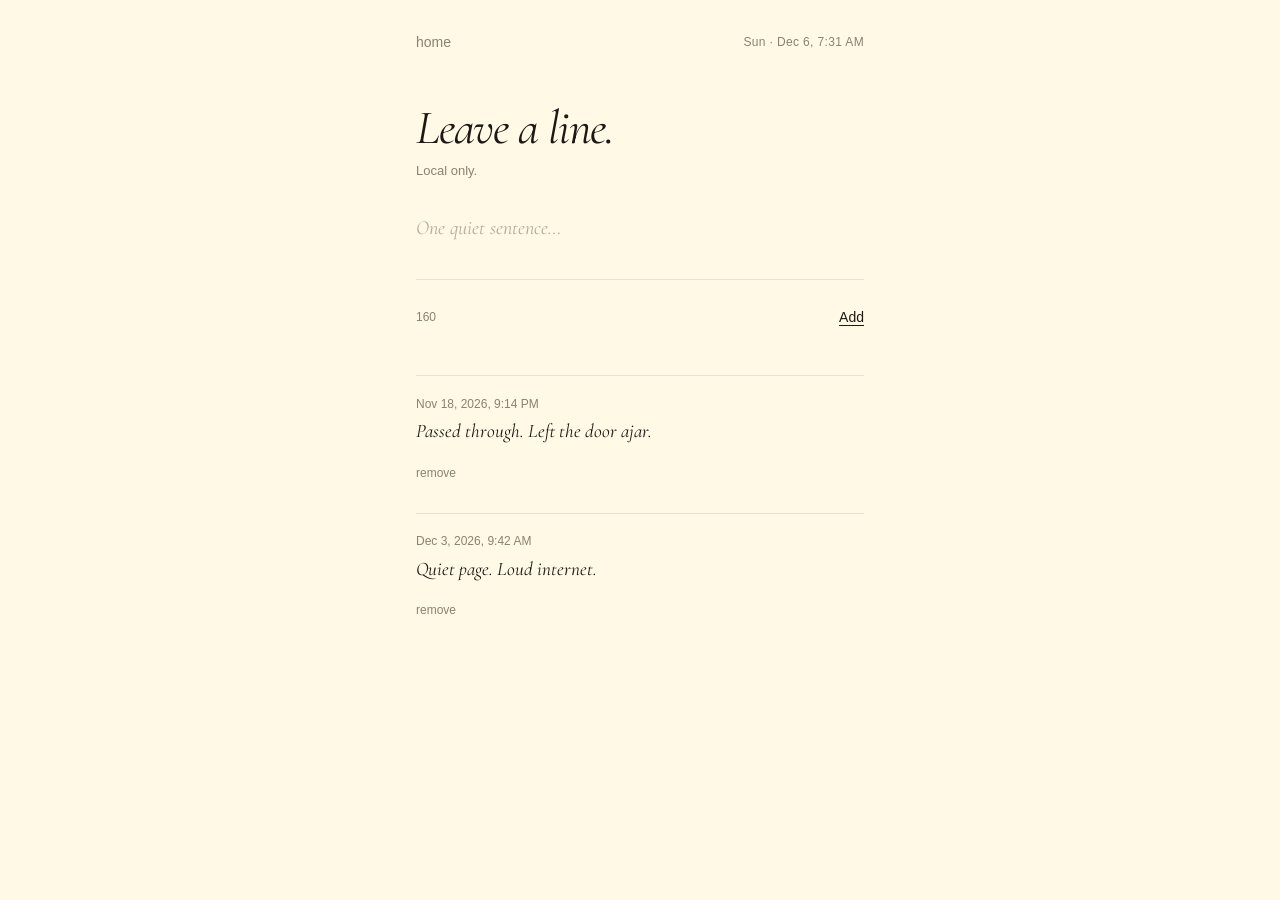
==== commit 84c59411: "Update index and guestbook files: Revise text for clarity and engagement in index.html, enhance CSS " ====
--- a/guestbook/index.html
+++ b/guestbook/index.html
@@ -30,6 +30,7 @@
 
       <main>
         <h1>Leave a line.</h1>
+        <p class="aside">Local only.</p>
 
         <section class="compose" aria-label="Write a note">
           <label class="sr-only" for="note">Your note</label>
--- a/guestbook/guestbook.css
+++ b/guestbook/guestbook.css
@@ -98,6 +98,12 @@
   font-size: clamp(2.25rem, 9vw, 3rem);
   line-height: 1;
   letter-spacing: -0.02em;
+  margin-bottom: 0.55rem;
+}
+
+.aside {
+  color: var(--fade);
+  font-size: 0.8125rem;
   margin-bottom: 1.75rem;
 }
 
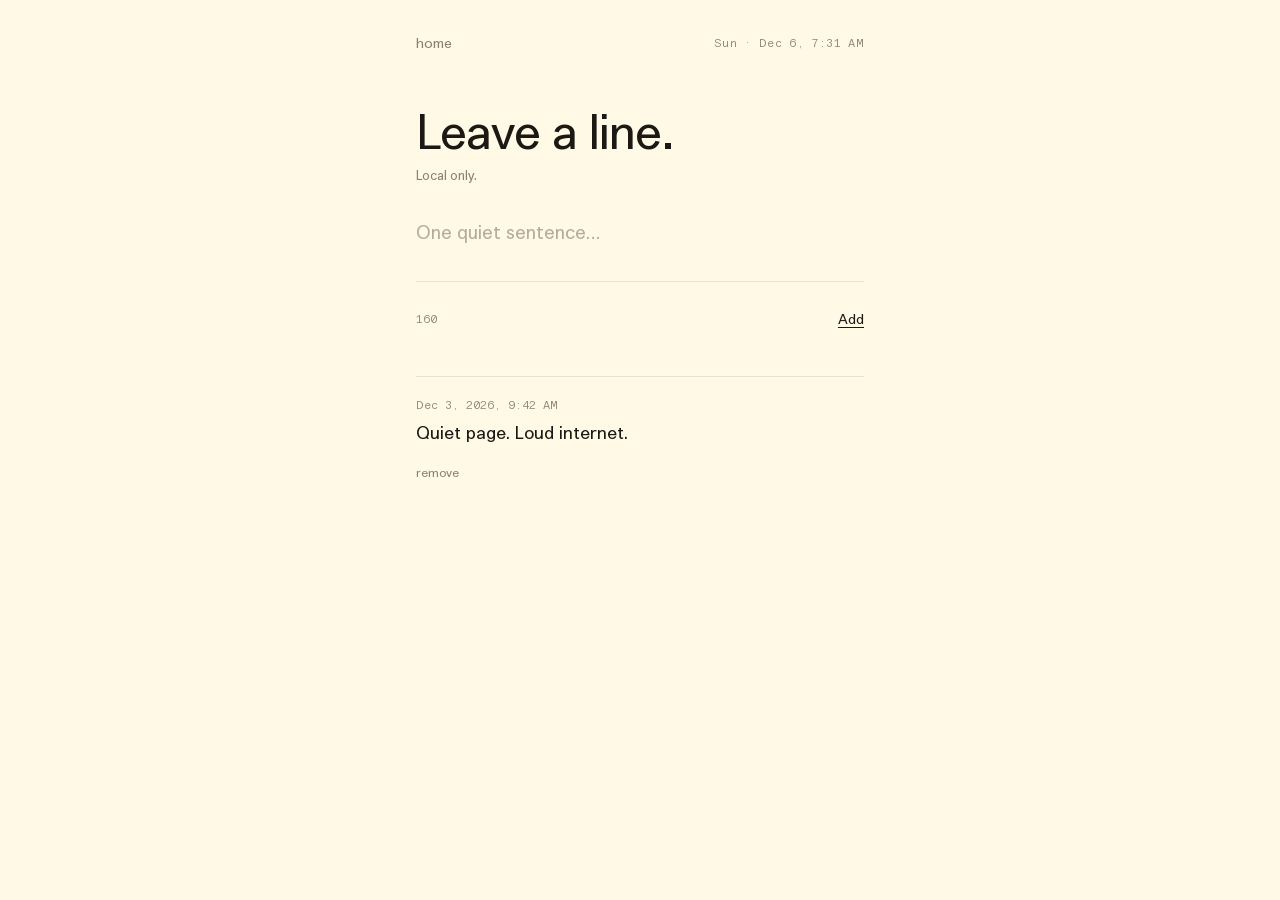
==== commit 87a9faf2: "Refactor typography and font usage: Replace IBM Plex fonts with custom Lars fonts in index.html, gue" ====
--- a/guestbook/index.html
+++ b/guestbook/index.html
@@ -10,12 +10,6 @@
     <meta
       name="description"
       content="A private guestbook. Notes stay on your device."
-    />
-    <link rel="preconnect" href="https://fonts.googleapis.com" />
-    <link rel="preconnect" href="https://fonts.gstatic.com" crossorigin />
-    <link
-      href="https://fonts.googleapis.com/css2?family=Cormorant+Garamond:ital@400&display=swap"
-      rel="stylesheet"
     />
     <link rel="stylesheet" href="guestbook.css" />
   </head>
--- a/guestbook/guestbook.css
+++ b/guestbook/guestbook.css
@@ -3,7 +3,24 @@
   --ink: #1c1914;
   --fade: #8a8272;
   --line: rgba(28, 25, 20, 0.1);
-  --serif: "Cormorant Garamond", Georgia, serif;
+  --sans: Lars, Helvetica, Arial, sans-serif;
+  --mono: "Lars Mono", ui-monospace, monospace;
+}
+
+@font-face {
+  font-family: Lars;
+  src: url("../fonts/Lars-Regular.woff2") format("woff2");
+  font-style: normal;
+  font-weight: 400;
+  font-display: swap;
+}
+
+@font-face {
+  font-family: "Lars Mono";
+  src: url("../fonts/Lars-Mono.woff2") format("woff2");
+  font-style: normal;
+  font-weight: 400;
+  font-display: swap;
 }
 
 * {
@@ -20,8 +37,7 @@
   min-height: 100dvh;
   background: var(--paper);
   color: var(--ink);
-  font: 16px/1.5 -apple-system, BlinkMacSystemFont, "Segoe UI", Helvetica, Arial,
-    sans-serif;
+  font: 16px/1.5 var(--sans);
   -webkit-font-smoothing: antialiased;
 }
 
@@ -86,17 +102,17 @@
 
 .now {
   color: var(--fade);
+  font-family: var(--mono);
   font-size: 0.75rem;
   letter-spacing: 0.03em;
   white-space: nowrap;
 }
 
 h1 {
-  font-family: var(--serif);
+  font-family: var(--sans);
   font-weight: 400;
-  font-style: italic;
   font-size: clamp(2.25rem, 9vw, 3rem);
-  line-height: 1;
+  line-height: 1.1;
   letter-spacing: -0.02em;
   margin-bottom: 0.55rem;
 }
@@ -117,10 +133,9 @@
   border-bottom: 1px solid var(--line);
   background: transparent;
   color: var(--ink);
-  font-family: var(--serif);
-  font-size: 1.25rem;
-  font-style: italic;
-  line-height: 1.4;
+  font-family: var(--sans);
+  font-size: 1.15rem;
+  line-height: 1.45;
   padding: 0.35rem 0 0.65rem;
   resize: none;
   outline: none;
@@ -140,6 +155,7 @@
 
 #count {
   color: var(--fade);
+  font-family: var(--mono);
   font-size: 0.75rem;
 }
 
@@ -172,15 +188,15 @@
 .item__when {
   display: block;
   color: var(--fade);
+  font-family: var(--mono);
   font-size: 0.75rem;
   margin-bottom: 0.4rem;
 }
 
 .item__text {
-  font-family: var(--serif);
-  font-size: 1.2rem;
-  font-style: italic;
-  line-height: 1.35;
+  font-family: var(--sans);
+  font-size: 1.1rem;
+  line-height: 1.4;
   overflow-wrap: anywhere;
   white-space: pre-wrap;
 }
@@ -194,7 +210,5 @@
   border-top: 1px solid var(--line);
   padding-top: 1.15rem;
   color: var(--fade);
-  font-family: var(--serif);
-  font-style: italic;
-  font-size: 1.1rem;
-}
+  font-size: 1rem;
+}
